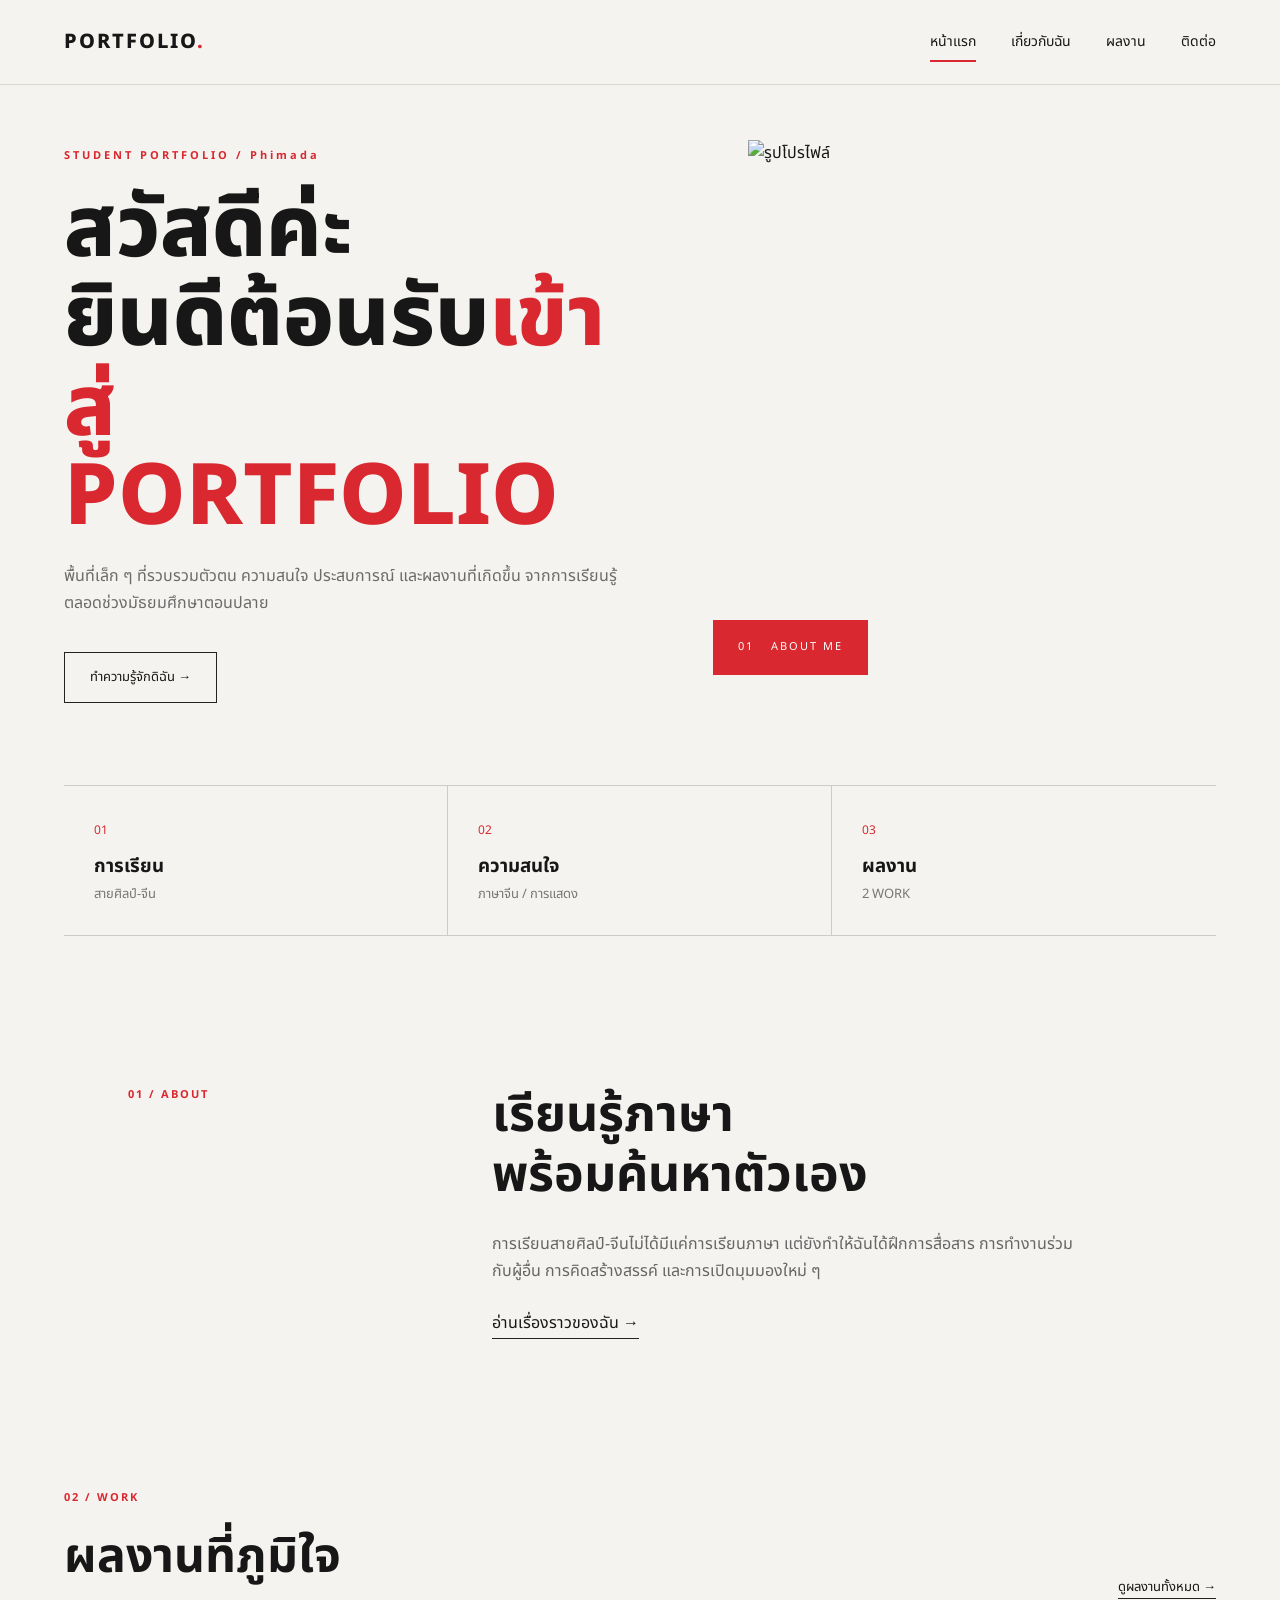
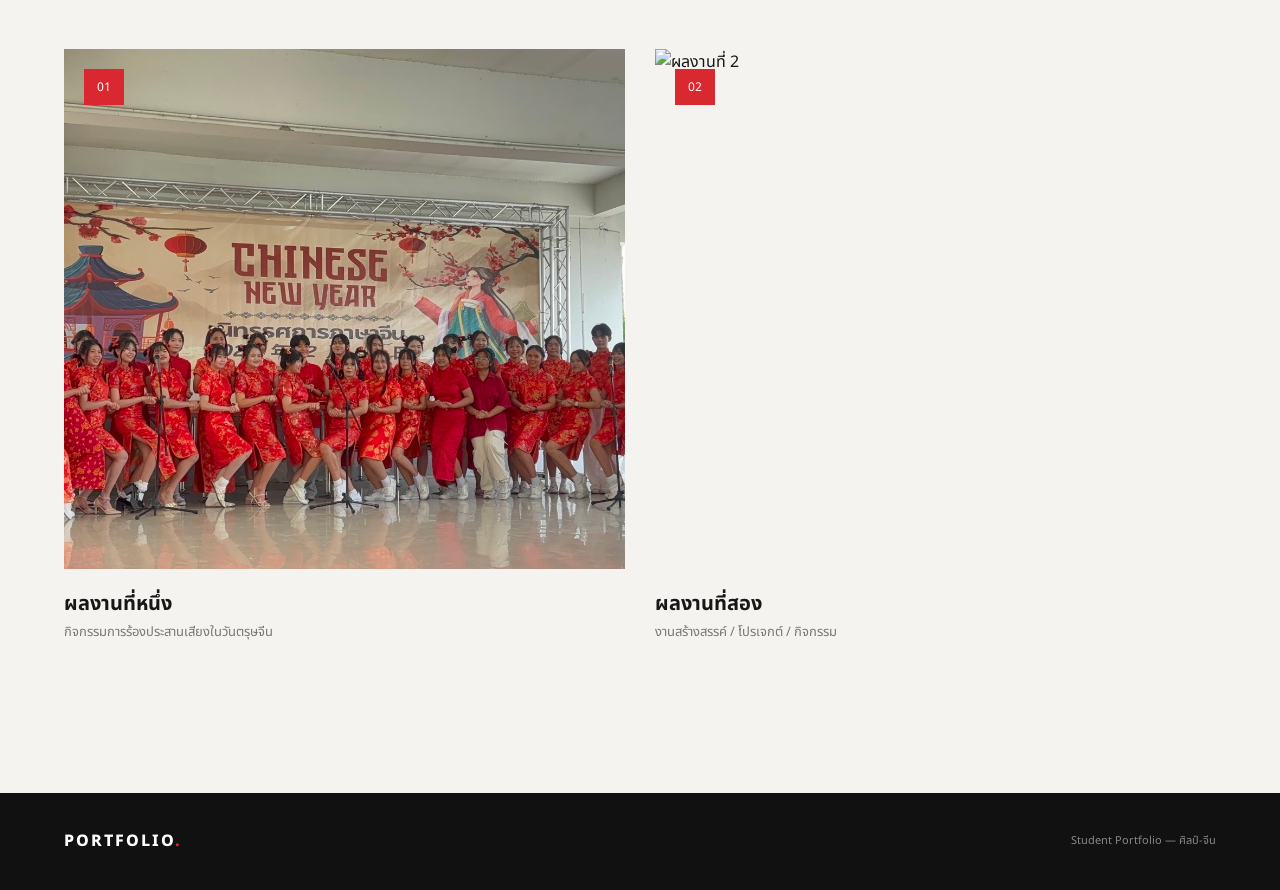
==== index.html @ 254c04e9 "Update index.html" ====
<!DOCTYPE html>
<html lang="th">
<head>
    <meta charset="UTF-8">
    <meta name="viewport" content="width=device-width, initial-scale=1.0">
    <title>Portfolio | Phimada</title>
    <link rel="stylesheet" href="style.css">
</head>

<body>

<header>
    <nav>
        <a href="index.html" class="logo">PORTFOLIO<span>.</span></a>

        <div class="menu">
            <a href="index.html" class="active">หน้าแรก</a>
            <a href="about.html">เกี่ยวกับฉัน</a>
            <a href="projects.html">ผลงาน</a>
            <a href="contact.html">ติดต่อ</a>
        </div>
    </nav>
</header>


<main>

    <section class="hero">

        <div class="hero-text">
            <p class="eyebrow">STUDENT PORTFOLIO / Phimada</p>

            <h1>
                สวัสดีค่ะ<br>
                ยินดีต้อนรับ<span>เข้าสู่<br>PORTFOLIO</span>
            </h1>

            <p class="intro-text">
                พื้นที่เล็ก ๆ ที่รวบรวมตัวตน ความสนใจ
                ประสบการณ์ และผลงานที่เกิดขึ้น
                จากการเรียนรู้ตลอดช่วงมัธยมศึกษาตอนปลาย
            </p>

            <a href="about.html" class="outline-btn">
                ทำความรู้จักดิฉัน →
            </a>
        </div>


        <div class="hero-photo">
            <img src="images/profile.jpg" alt="รูปโปรไฟล์">

            <div class="photo-label">
                <span>01</span>
                ABOUT ME
            </div>
        </div>

    </section>


    <section class="quick-info">

        <div>
            <span>01</span>
            <h3>การเรียน</h3>
            <p>สายศิลป์-จีน</p>
        </div>

        <div>
            <span>02</span>
            <h3>ความสนใจ</h3>
            <p>ภาษาจีน / การแสดง </p>
        </div>

        <div>
            <span>03</span>
            <h3>ผลงาน</h3>
            <p>2 WORK</p>
        </div>

    </section>


    <section class="home-about">

        <div class="section-number">01 / ABOUT</div>

        <div class="home-about-content">
            <h2>
                เรียนรู้ภาษา<br>
                พร้อมค้นหาตัวเอง
            </h2>

            <p>
                การเรียนสายศิลป์-จีนไม่ได้มีแค่การเรียนภาษา
                แต่ยังทำให้ฉันได้ฝึกการสื่อสาร การทำงานร่วมกับผู้อื่น
                การคิดสร้างสรรค์ และการเปิดมุมมองใหม่ ๆ
            </p>

            <a href="about.html">อ่านเรื่องราวของฉัน →</a>
        </div>

    </section>


    <section class="featured">

        <div class="section-top">
            <div>
                <div class="section-number">02 / WORK</div>
                <h2>ผลงานที่ภูมิใจ</h2>
            </div>

            <a href="projects.html">ดูผลงานทั้งหมด →</a>
        </div>


        <div class="work-preview">

            <a href="projects.html#work1" class="work-card">
                <div class="work-image">
                    <img src="SSCH.jpg" alt="ผลงานที่ 1">
                    <span>01</span>
                </div>

                <h3>ผลงานที่หนึ่ง</h3>
                <p>กิจกรรมการร้องประสานเสียงในวันตรุษจีน</p>
            </a>


            <a href="projects.html#work2" class="work-card">
                <div class="work-image">
                    <img src="images/work2.jpg" alt="ผลงานที่ 2">
                    <span>02</span>
                </div>

                <h3>ผลงานที่สอง</h3>
                <p>งานสร้างสรรค์ / โปรเจกต์ / กิจกรรม</p>
            </a>

        </div>

    </section>

</main>


<footer>
    <div class="footer-logo">PORTFOLIO<span>.</span></div>
    <p>Student Portfolio — ศิลป์-จีน</p>
</footer>

</body>
</html>
---- style.css ----
@import url('https://fonts.googleapis.com/css2?family=Noto+Sans+Thai:wght@300;400;500;600;700;800&display=swap');


* {
    margin: 0;
    padding: 0;
    box-sizing: border-box;
}


html {
    scroll-behavior: smooth;
}


body {
    background: #f5f3ef;
    color: #171717;
    font-family: 'Noto Sans Thai', sans-serif;
    line-height: 1.7;
}


img {
    width: 100%;
    display: block;
}


a {
    color: inherit;
    text-decoration: none;
}


/* =========================
   HEADER
========================= */

header {
    height: 85px;
    border-bottom: 1px solid #d9d6d0;
    background: #f5f3ef;
}


nav {
    width: 90%;
    max-width: 1250px;
    height: 100%;
    margin: auto;

    display: flex;
    align-items: center;
    justify-content: space-between;
}


.logo {
    font-size: 20px;
    font-weight: 800;
    letter-spacing: 2px;
}


.logo span,
.footer-logo span,
.page-title h1 span {
    color: #d9282f;
}


.menu {
    display: flex;
    gap: 35px;
}


.menu a {
    position: relative;
    font-size: 14px;
}


.menu a::after {
    content: "";

    position: absolute;
    bottom: -8px;
    left: 0;

    width: 0;
    height: 2px;

    background: #d9282f;

    transition: 0.3s;
}


.menu a:hover::after,
.menu a.active::after {
    width: 100%;
}


/* =========================
   HERO
========================= */

.hero {
    width: 90%;
    max-width: 1250px;
    min-height: 680px;
    margin: auto;

    display: grid;
    grid-template-columns: 1fr 0.8fr;
    gap: 100px;
    align-items: center;
}


.eyebrow,
.red-label,
.page-title p {
    color: #d9282f;
    font-size: 11px;
    font-weight: 700;
    letter-spacing: 3px;
}


.hero h1 {
    font-size: clamp(50px, 7vw, 85px);
    line-height: 1.05;
    margin: 20px 0;
    font-weight: 800;
}


.hero h1 span {
    color: #d9282f;
}


.intro-text {
    max-width: 580px;
    color: #6b6b6b;
    font-size: 16px;
}


.outline-btn {
    display: inline-block;
    margin-top: 35px;

    padding: 13px 25px;

    border: 1px solid #222;

    font-size: 13px;

    transition: 0.3s;
}


.outline-btn:hover {
    background: #171717;
    color: white;
}


.hero-photo {
    position: relative;
}


.hero-photo img {
    height: 570px;
    object-fit: cover;
}


.photo-label {
    position: absolute;
    left: -35px;
    bottom: 35px;

    background: #d9282f;
    color: white;

    padding: 18px 25px;

    font-size: 11px;
    letter-spacing: 2px;
}


.photo-label span {
    margin-right: 12px;
}


/* =========================
   QUICK INFO
========================= */

.quick-info {
    width: 90%;
    max-width: 1250px;
    margin: 20px auto 100px;

    border-top: 1px solid #ccc;
    border-bottom: 1px solid #ccc;

    display: grid;
    grid-template-columns: repeat(3, 1fr);
}


.quick-info div {
    padding: 30px;
    border-right: 1px solid #ccc;
}


.quick-info div:last-child {
    border-right: 0;
}


.quick-info span {
    color: #d9282f;
    font-size: 12px;
}


.quick-info h3 {
    margin-top: 8px;
}


.quick-info p {
    color: #777;
    font-size: 13px;
}


/* =========================
   HOME ABOUT
========================= */

.home-about {
    width: 80%;
    max-width: 1100px;
    margin: 150px auto;

    display: grid;
    grid-template-columns: 0.4fr 1fr;
    gap: 100px;
}


.section-number {
    color: #d9282f;
    font-size: 11px;
    font-weight: 700;
    letter-spacing: 2px;
}


.home-about h2 {
    font-size: 50px;
    line-height: 1.2;
    margin-bottom: 25px;
}


.home-about-content {
    max-width: 700px;
}


.home-about-content p {
    color: #666;
    max-width: 600px;
}


.home-about-content a {
    display: inline-block;
    margin-top: 25px;
    border-bottom: 1px solid #222;
}


/* =========================
   FEATURED WORK
========================= */

.featured {
    width: 90%;
    max-width: 1250px;
    margin: 150px auto;
}


.section-top {
    display: flex;
    justify-content: space-between;
    align-items: end;
    margin-bottom: 50px;
}


.section-top h2 {
    font-size: 48px;
    margin-top: 10px;
}


.section-top > a {
    border-bottom: 1px solid #222;
    font-size: 13px;
}


.work-preview {
    display: grid;
    grid-template-columns: 1fr 1fr;
    gap: 30px;
}


.work-card {
    display: block;
}


.work-image {
    position: relative;
    overflow: hidden;
}


.work-image img {
    height: 520px;
    object-fit: cover;
    transition: 0.5s;
}


.work-card:hover .work-image img {
    transform: scale(1.04);
}


.work-image span {
    position: absolute;
    top: 20px;
    left: 20px;

    background: #d9282f;
    color: white;

    padding: 8px 13px;

    font-size: 12px;
}


.work-card h3 {
    margin-top: 18px;
    font-size: 20px;
}


.work-card p {
    color: #777;
    font-size: 13px;
}


/* =========================
   PAGE TITLE
========================= */

.page-title {
    width: 90%;
    max-width: 1250px;

    min-height: 350px;
    margin: auto;

    display: flex;
    flex-direction: column;
    justify-content: center;

    border-bottom: 1px solid #ccc;
}


.page-title h1 {
    font-size: clamp(60px, 9vw, 110px);
    line-height: 1;
    margin-top: 15px;
}


/* =========================
   ABOUT
========================= */

.about-main {
    width: 80%;
    max-width: 1100px;
    margin: 120px auto;

    display: grid;
    grid-template-columns: 0.8fr 1.2fr;
    gap: 90px;
    align-items: center;
}


.about-photo img {
    height: 600px;
    object-fit: cover;
}


.about-text h2 {
    font-size: 45px;
    line-height: 1.2;
    margin: 15px 0 25px;
}


.about-text > p:not(.red-label) {
    color: #666;
    margin-bottom: 18px;
}


.personal-data {
    margin-top: 40px;
    display: grid;
    grid-template-columns: 1fr 1fr;
    border-top: 1px solid #ccc;
}


.personal-data div {
    padding: 15px 0;
    border-bottom: 1px solid #ccc;
}


.personal-data span {
    display: block;
    color: #999;
    font-size: 11px;
}


.personal-data strong {
    font-size: 14px;
}


/* =========================
   SKILLS
========================= */

.skills {
    width: 80%;
    max-width: 1100px;
    margin: 120px auto;

    display: grid;
    grid-template-columns: 0.4fr 1fr;
    gap: 100px;
}


.skills-content h2 {
    font-size: 42px;
    margin-bottom: 40px;
}


.skill-item {
    display: grid;
    grid-template-columns: 60px 1fr;
    gap: 20px;

    padding: 25px 0;

    border-top: 1px solid #ccc;
}


.skill-item > span {
    color: #d9282f;
}


.skill-item h3 {
    font-size: 18px;
}


.skill-item p {
    color: #777;
    font-size: 13px;
}


/* =========================
   QUOTE
========================= */

.quote {
    background: #171717;
    color: white;

    padding: 100px 15%;

    text-align: center;
}


.quote p {
    font-size: clamp(25px, 4vw, 45px);
    line-height: 1.5;
}


/* =========================
   PROJECT
========================= */

.project {
    width: 90%;
    max-width: 1250px;

    margin: 120px auto;

    display: grid;
    grid-template-columns: 1fr 1fr;
    gap: 90px;

    align-items: start;
}


.project.reverse .project-image {
    order: 2;
}


.project.reverse .project-info {
    order: 1;
}


.project-image {
    position: relative;
}


.project-image img {
    height: 650px;
    object-fit: cover;
}


.project-number {
    position: absolute;
    bottom: 0;
    left: 0;

    background: #d9282f;
    color: white;

    padding: 15px 25px;

    font-size: 18px;
    font-weight: 700;
}


.project-info {
    padding-top: 40px;
}


.project-info h2 {
    font-size: 52px;
    margin: 12px 0 5px;
}


.project-type {
    color: #999;
    font-size: 13px;
    margin-bottom: 30px;
}


.project-info > p:not(.red-label):not(.project-type) {
    color: #666;
}


.project-details {
    margin-top: 35px;

    border-top: 1px solid #ccc;
    border-bottom: 1px solid #ccc;
}


.project-details div {
    display: flex;
    justify-content: space-between;

    padding: 13px 0;

    border-bottom: 1px solid #ddd;
}


.project-details div:last-child {
    border-bottom: 0;
}


.project-details span {
    color: #999;
    font-size: 12px;
}


.project-details strong {
    font-size: 13px;
}


.project-result {
    margin-top: 35px;
}


.project-result h3 {
    margin-bottom: 8px;
}


.project-result p {
    color: #666;
}


/* =========================
   CONTACT
========================= */

.contact {
    width: 80%;
    max-width: 1100px;

    margin: 120px auto;

    display: grid;
    grid-template-columns: 1fr 1fr;
    gap: 100px;
}


.contact-heading h2 {
    font-size: 48px;
    line-height: 1.2;
    margin: 15px 0 25px;
}


.contact-heading > p:last-child {
    color: #666;
}


.contact-list a {
    display: flex;
    align-items: center;
    gap: 20px;

    padding: 25px 0;

    border-bottom: 1px solid #ccc;
}


.contact-list a > span {
    color: #d9282f;
    font-size: 11px;
}


.contact-list small {
    display: block;
    color: #999;
    font-size: 9px;
    letter-spacing: 2px;
}


.contact-list strong {
    font-size: 14px;
}


.contact-list b {
    margin-left: auto;
    font-size: 20px;
}


.contact-bottom {
    background: #d9282f;
    color: white;

    min-height: 300px;

    display: flex;
    flex-direction: column;
    justify-content: center;
    align-items: center;

    font-size: 50px;
    font-weight: 800;
}


.contact-bottom span {
    font-family: serif;
    font-size: 30px;
    margin-top: 5px;
}


/* =========================
   FOOTER
========================= */

footer {
    background: #111;
    color: #888;

    padding: 35px 5%;

    display: flex;
    align-items: center;
    justify-content: space-between;
}


.footer-logo {
    color: white;
    font-weight: 800;
    letter-spacing: 2px;
}


footer p {
    font-size: 11px;
}


/* =========================
   RESPONSIVE
========================= */

@media (max-width: 900px) {

    header {
        height: auto;
    }


    nav {
        flex-direction: column;
        padding: 20px 0;
        gap: 15px;
    }


    .menu {
        gap: 20px;
        flex-wrap: wrap;
        justify-content: center;
    }


    .hero,
    .about-main,
    .project,
    .contact {
        grid-template-columns: 1fr;
        gap: 50px;
    }


    .hero {
        padding: 80px 0;
    }


    .hero-photo {
        max-width: 550px;
        margin: auto;
    }


    .about-photo {
        max-width: 550px;
    }


    .project.reverse .project-image,
    .project.reverse .project-info {
        order: initial;
    }


    .skills {
        grid-template-columns: 1fr;
        gap: 40px;
    }


    .home-about {
        grid-template-columns: 1fr;
        gap: 30px;
    }


    .quick-info {
        grid-template-columns: 1fr;
    }


    .quick-info div {
        border-right: 0;
        border-bottom: 1px solid #ccc;
    }


    .work-preview {
        grid-template-columns: 1fr;
    }

}


@media (max-width: 600px) {

    .hero h1 {
        font-size: 48px;
    }


    .hero-photo img {
        height: 450px;
    }


    .photo-label {
        left: 0;
    }


    .section-top {
        display: block;
    }


    .section-top > a {
        display: inline-block;
        margin-top: 20px;
    }


    .section-top h2 {
        font-size: 38px;
    }


    .home-about h2,
    .about-text h2,
    .skills-content h2,
    .contact-heading h2 {
        font-size: 35px;
    }


    .project-info h2 {
        font-size: 40px;
    }


    .project-image img {
        height: 450px;
    }


    .personal-data {
        grid-template-columns: 1fr;
    }


    footer {
        flex-direction: column;
        gap: 10px;
        text-align: center;
    }

}
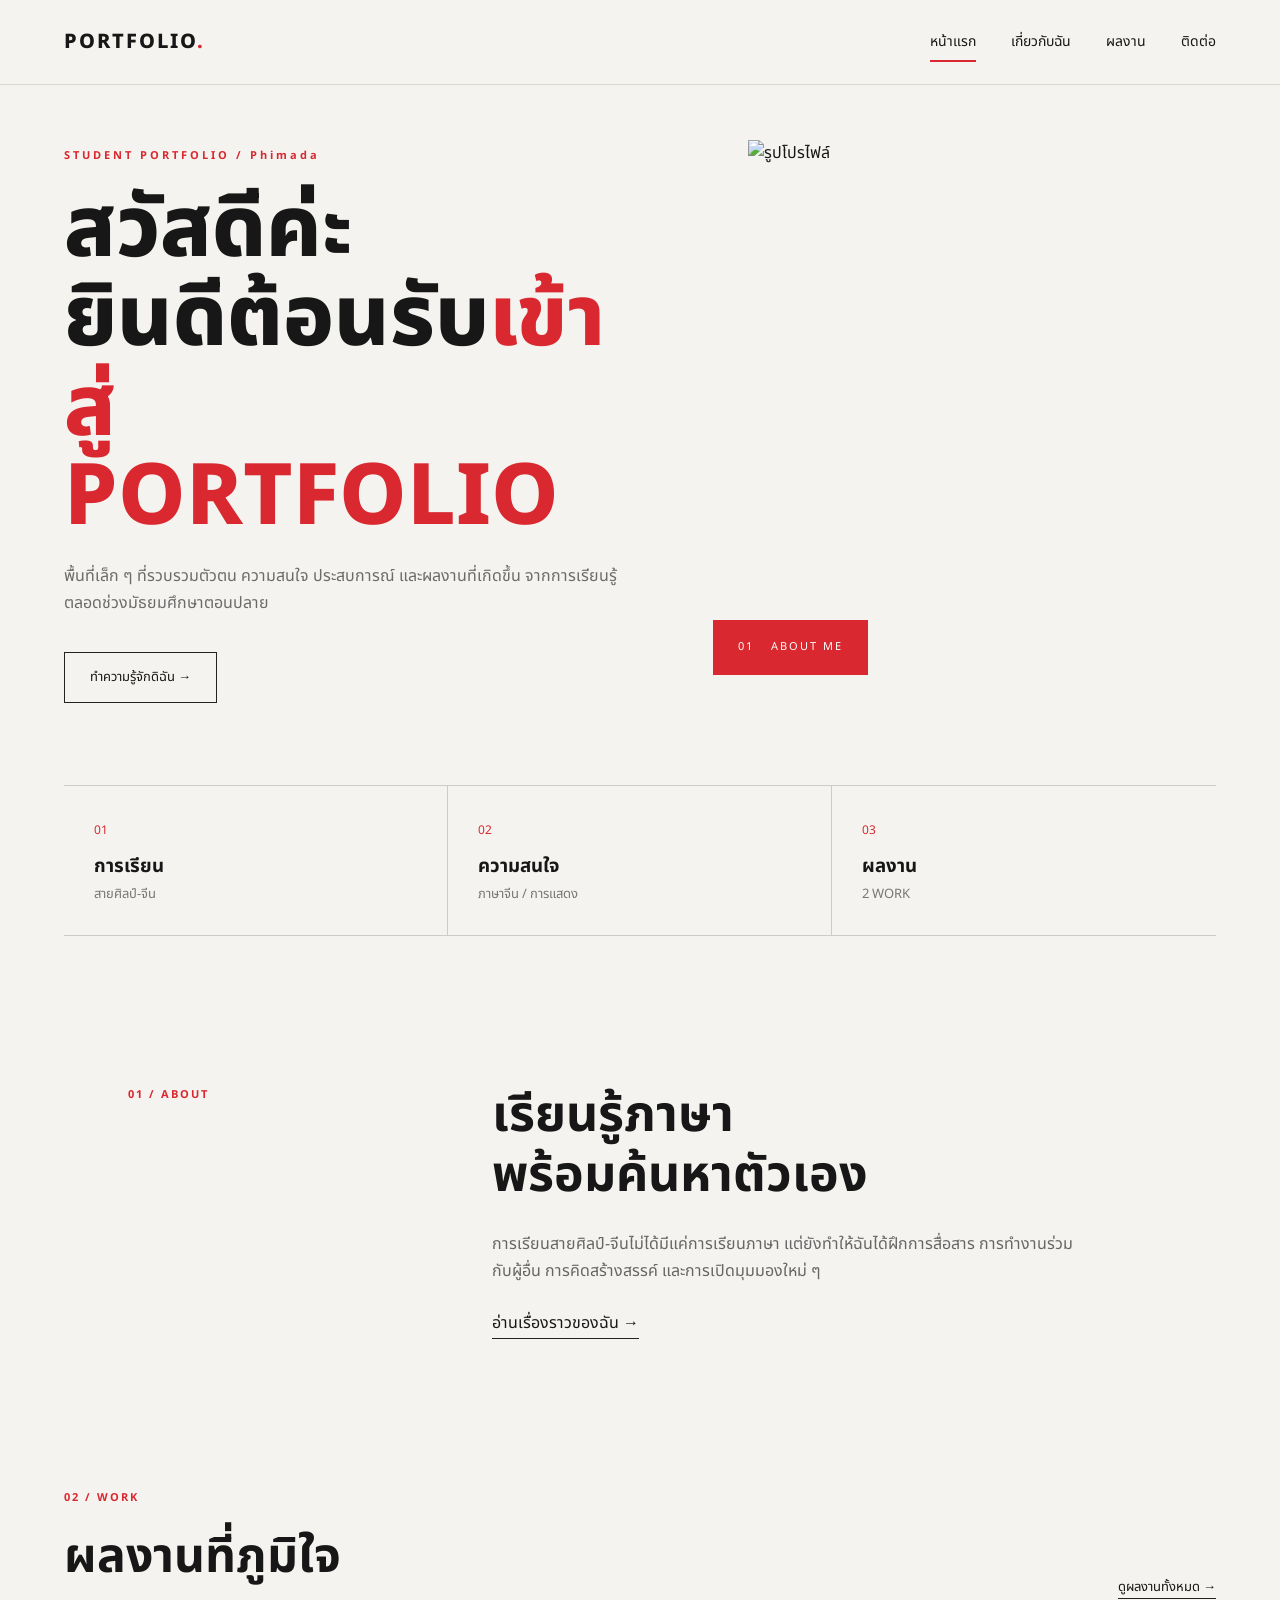
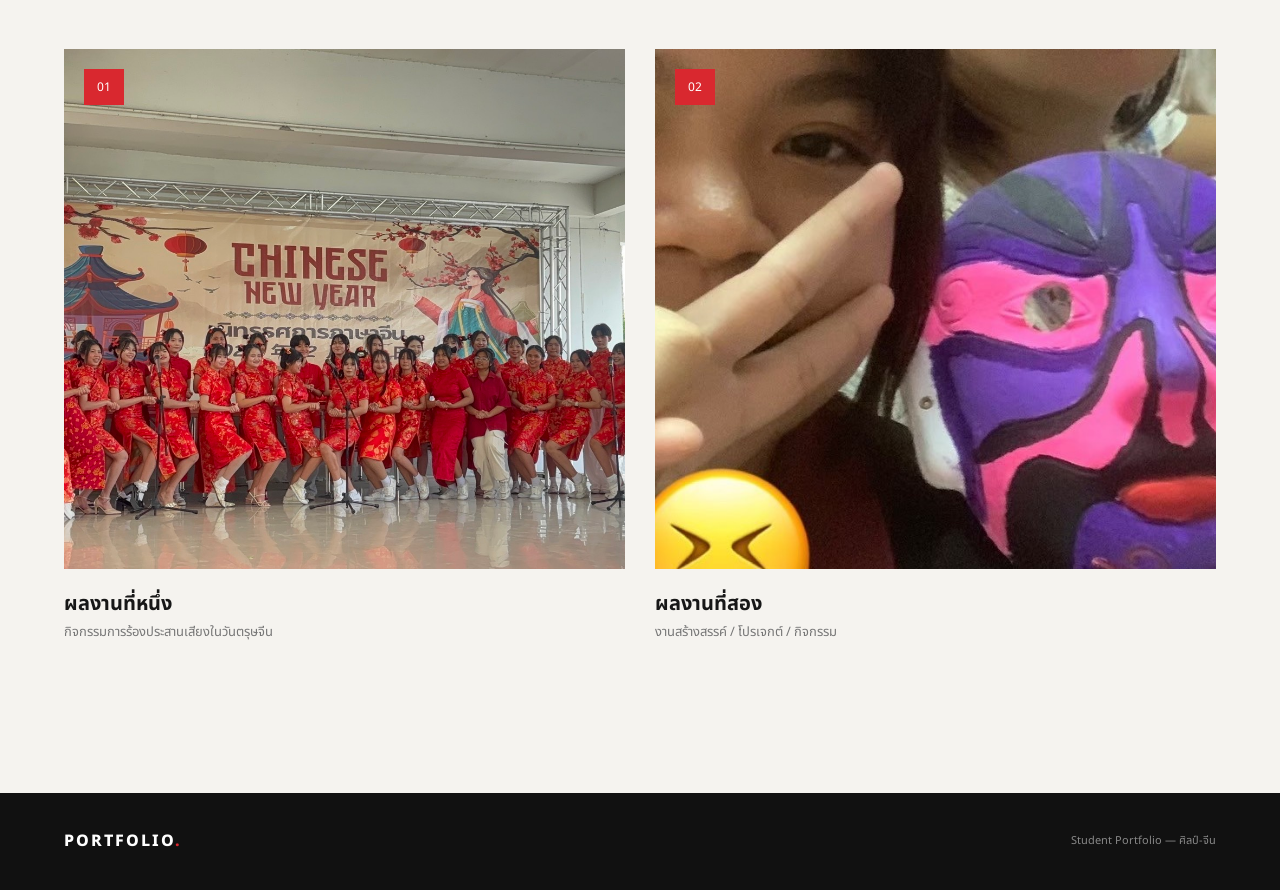
==== commit 86329de0: "Update index.html" ====
--- a/index.html
+++ b/index.html
@@ -131,7 +131,7 @@
 
             <a href="projects.html#work2" class="work-card">
                 <div class="work-image">
-                    <img src="images/work2.jpg" alt="ผลงานที่ 2">
+                    <img src="MASK.jpg" alt="ผลงานที่ 2">
                     <span>02</span>
                 </div>
 
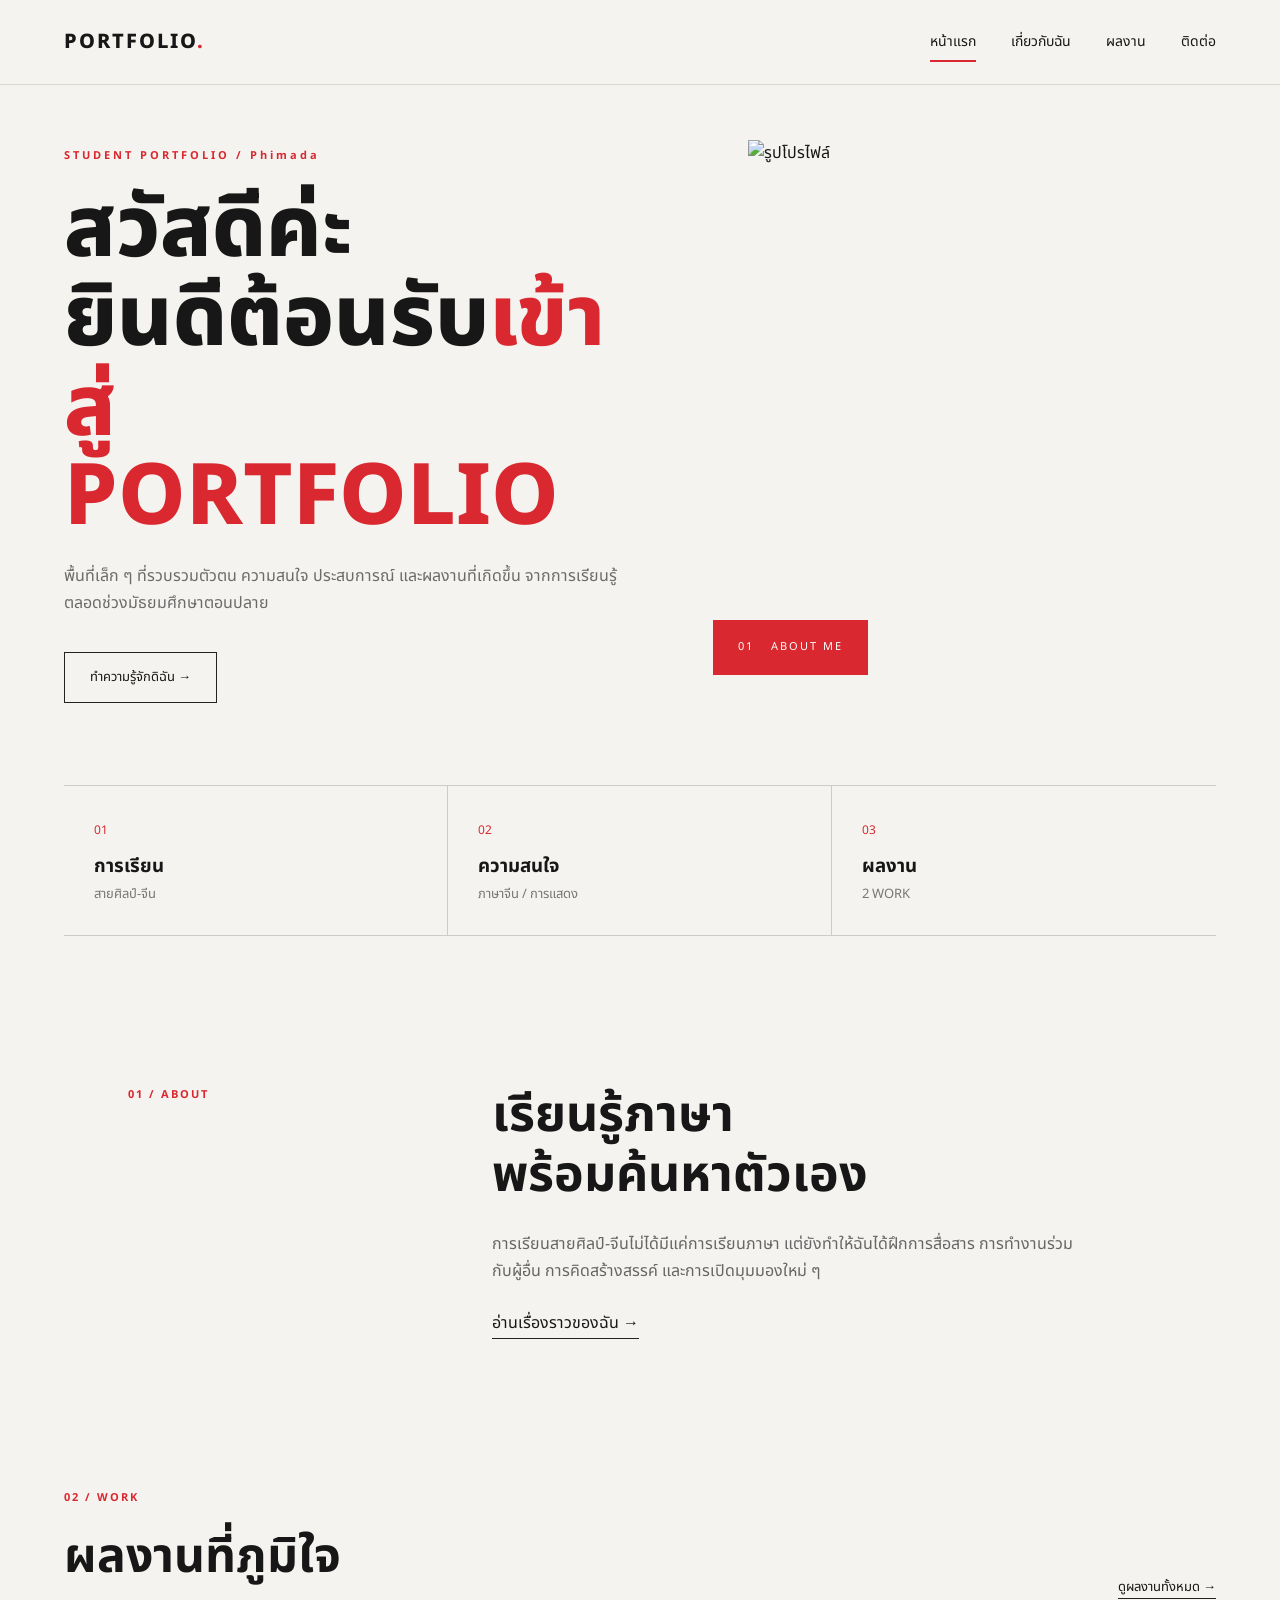
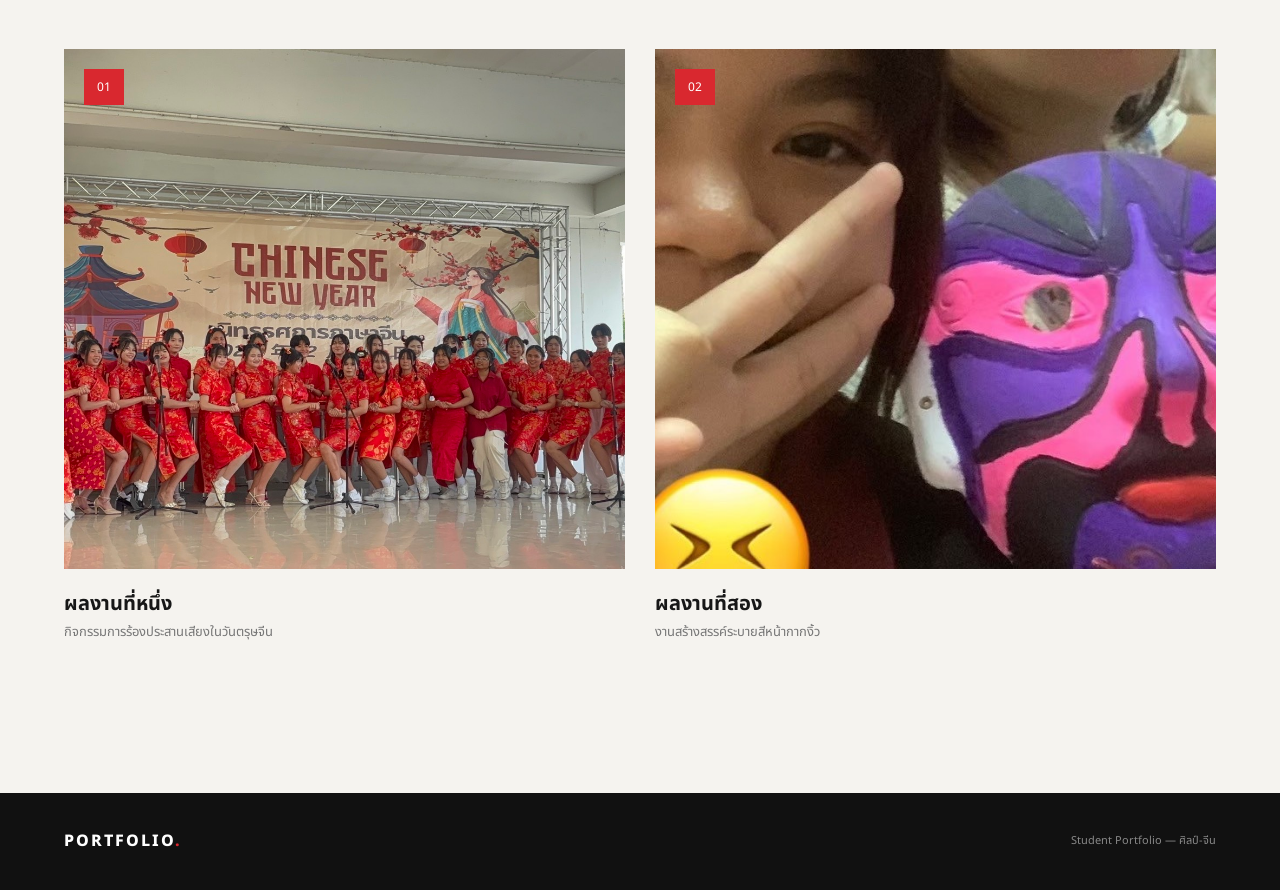
==== commit 0f90ae5c: "Update index.html" ====
--- a/index.html
+++ b/index.html
@@ -136,7 +136,7 @@
                 </div>
 
                 <h3>ผลงานที่สอง</h3>
-                <p>งานสร้างสรรค์ / โปรเจกต์ / กิจกรรม</p>
+                <p>งานสร้างสรรค์ระบายสีหน้ากากงิ้ว</p>
             </a>
 
         </div>
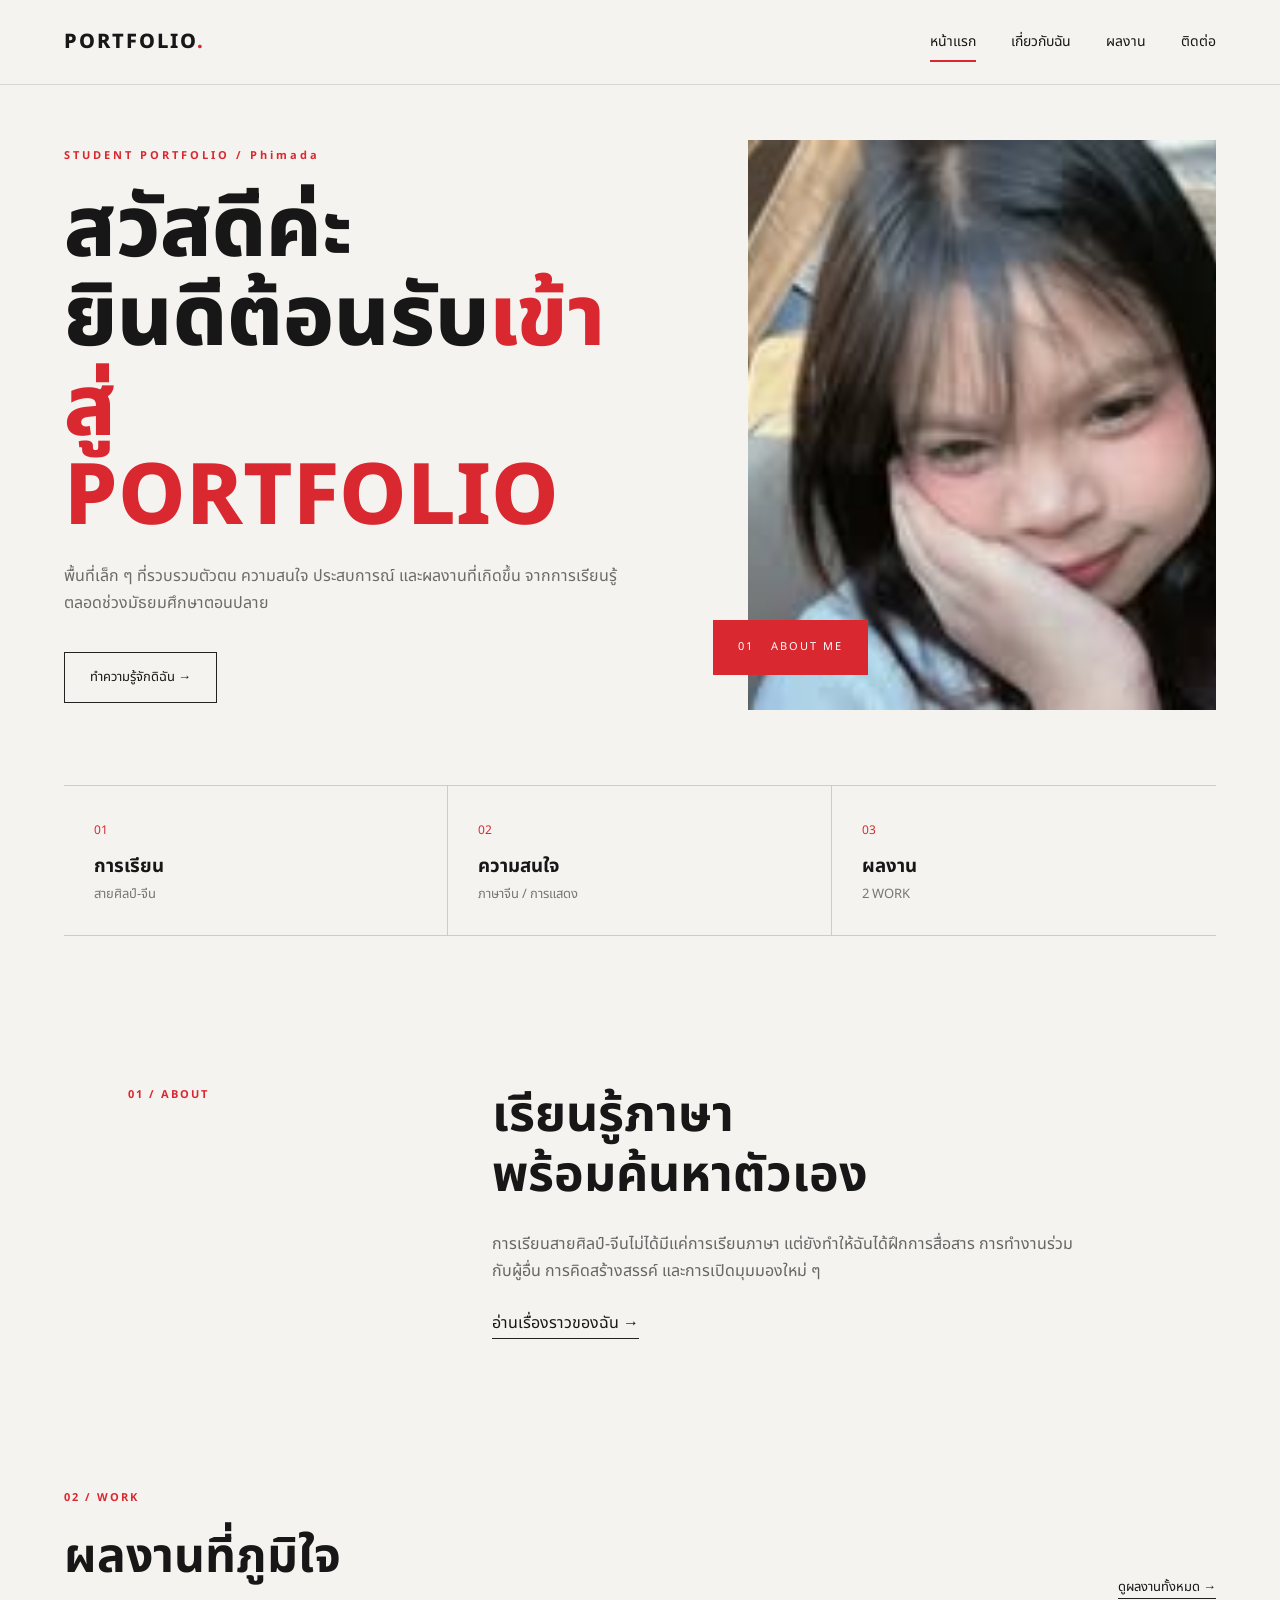
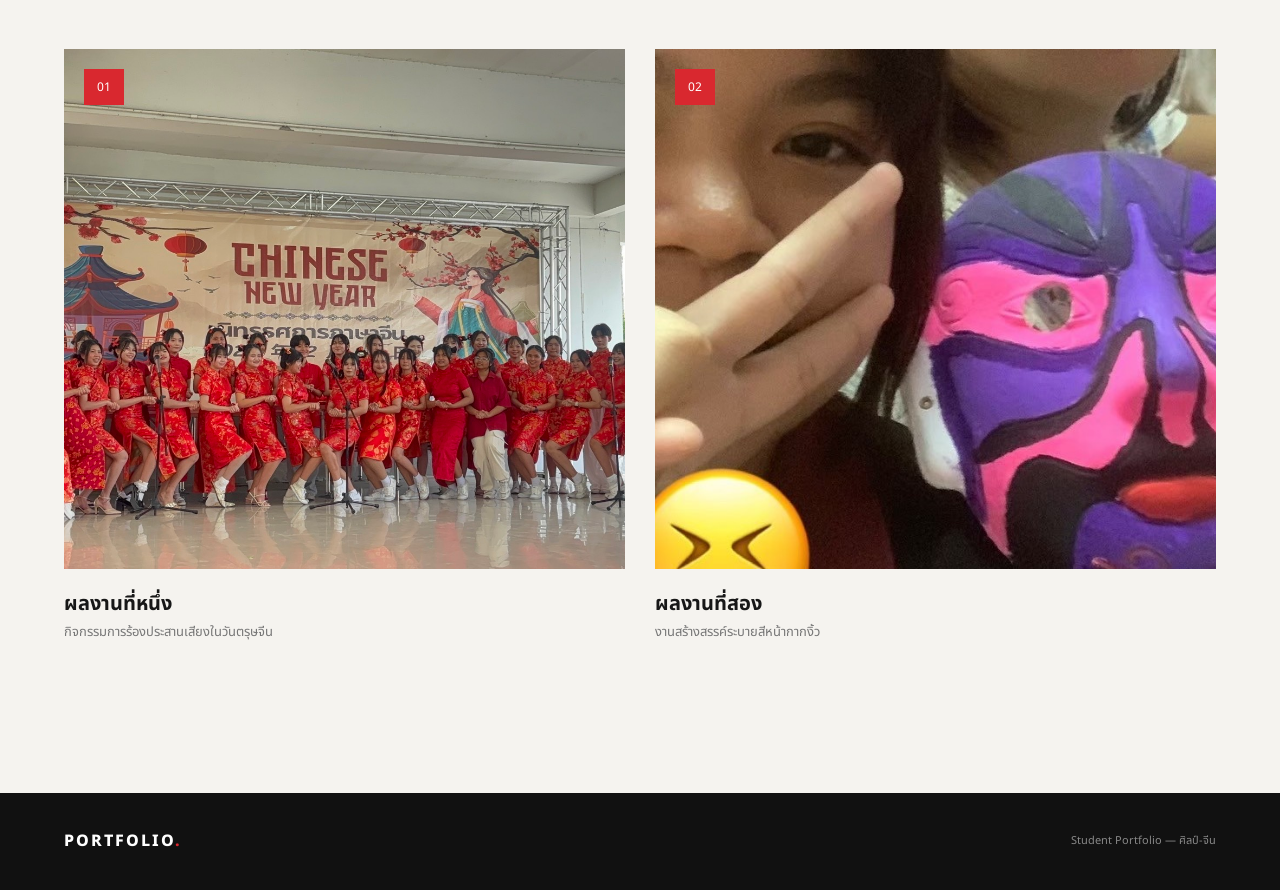
==== commit 17a400d5: "Update index.html" ====
--- a/index.html
+++ b/index.html
@@ -48,7 +48,7 @@
 
 
         <div class="hero-photo">
-            <img src="images/profile.jpg" alt="รูปโปรไฟล์">
+            <img src="NAH.jpg" alt="รูปโปรไฟล์">
 
             <div class="photo-label">
                 <span>01</span>
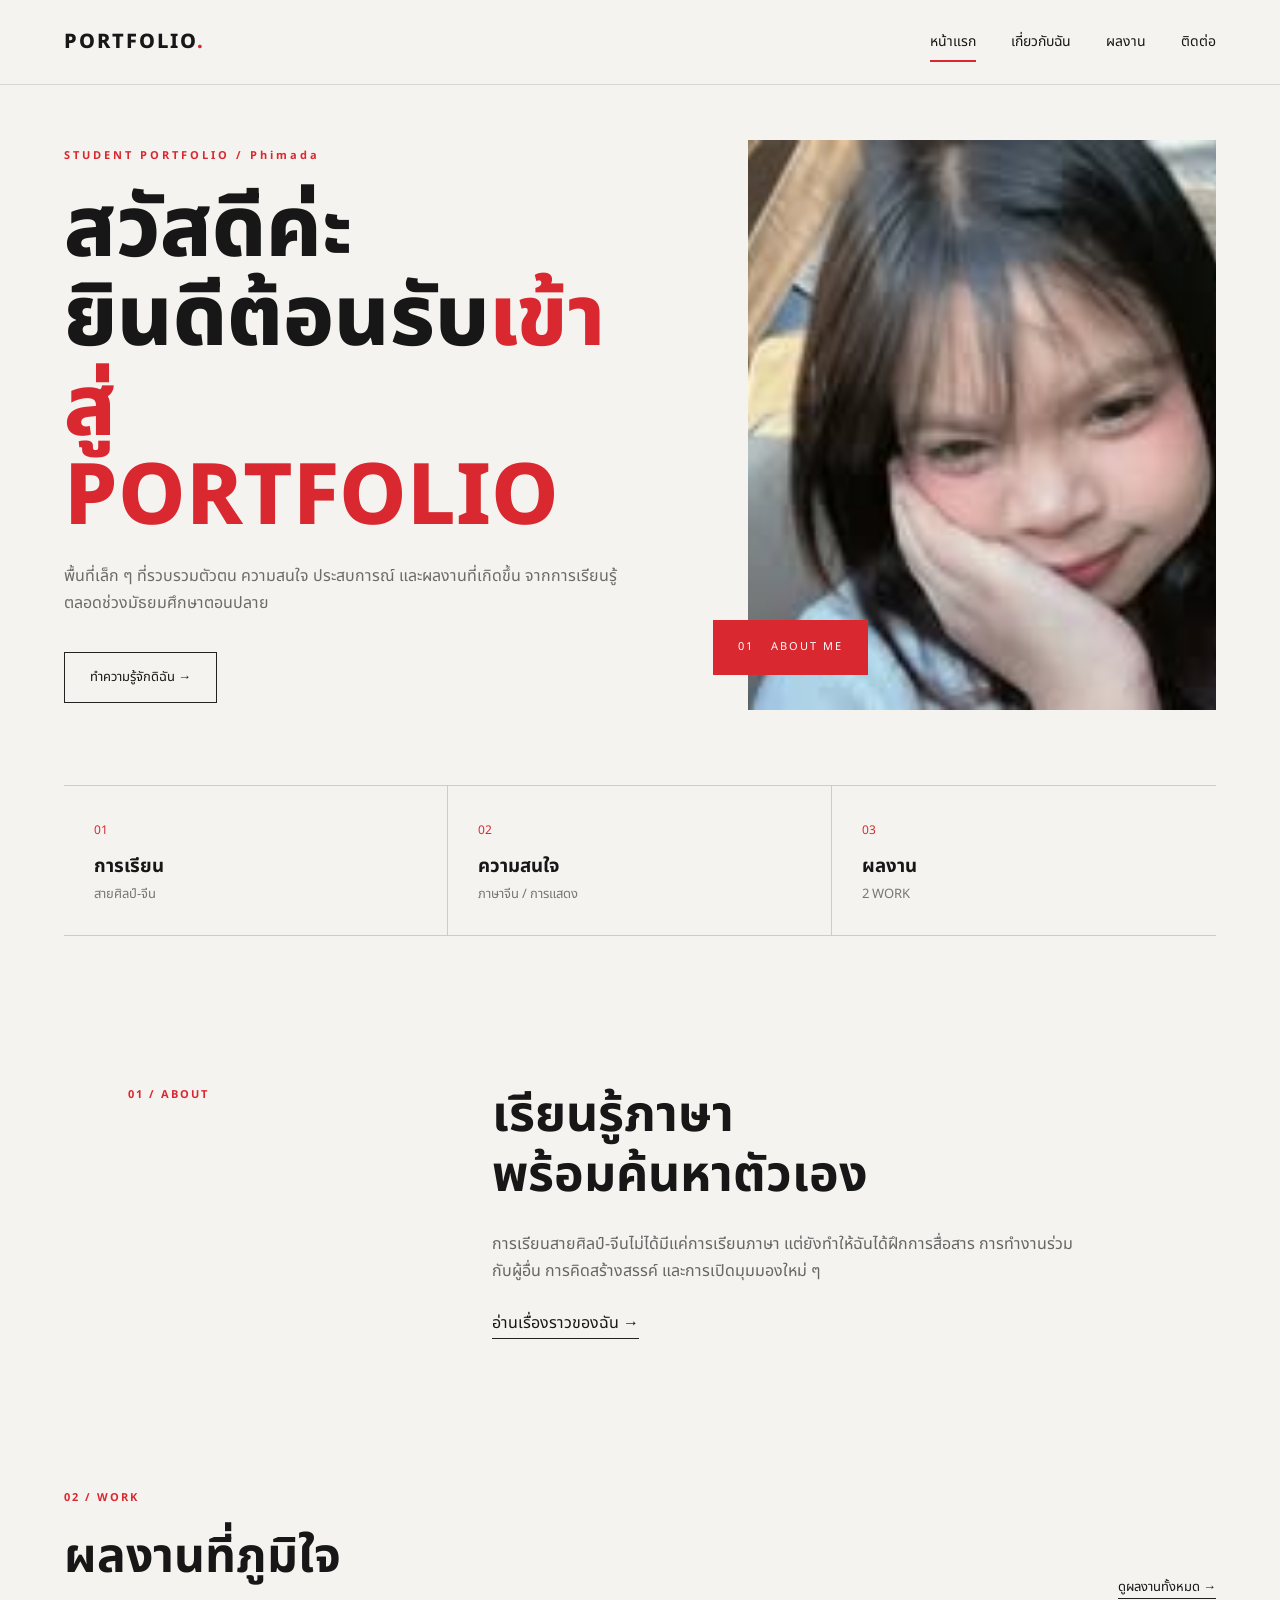
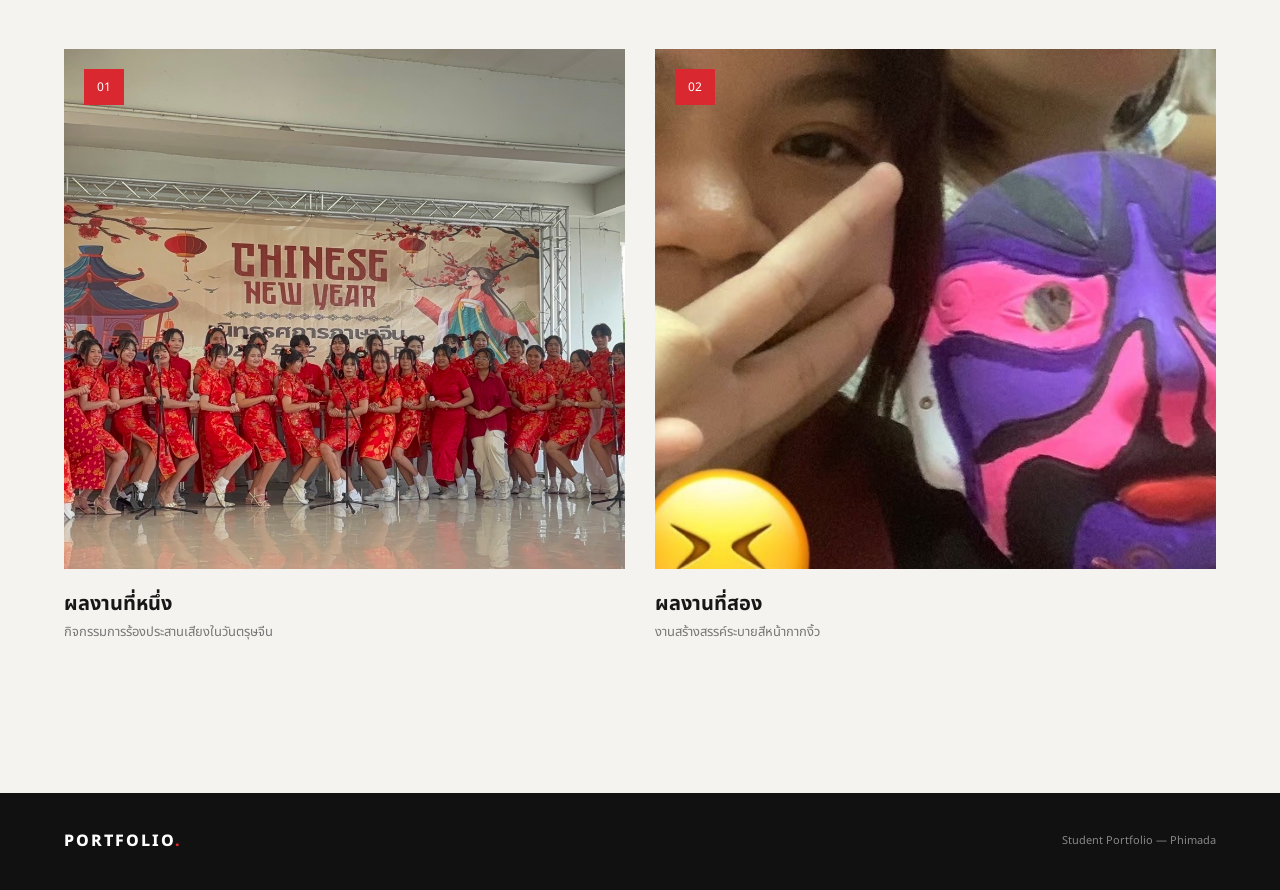
==== commit 810eb0a0: "Update index.html" ====
--- a/index.html
+++ b/index.html
@@ -148,7 +148,7 @@
 
 <footer>
     <div class="footer-logo">PORTFOLIO<span>.</span></div>
-    <p>Student Portfolio — ศิลป์-จีน</p>
+    <p>Student Portfolio — Phimada</p>
 </footer>
 
 </body>
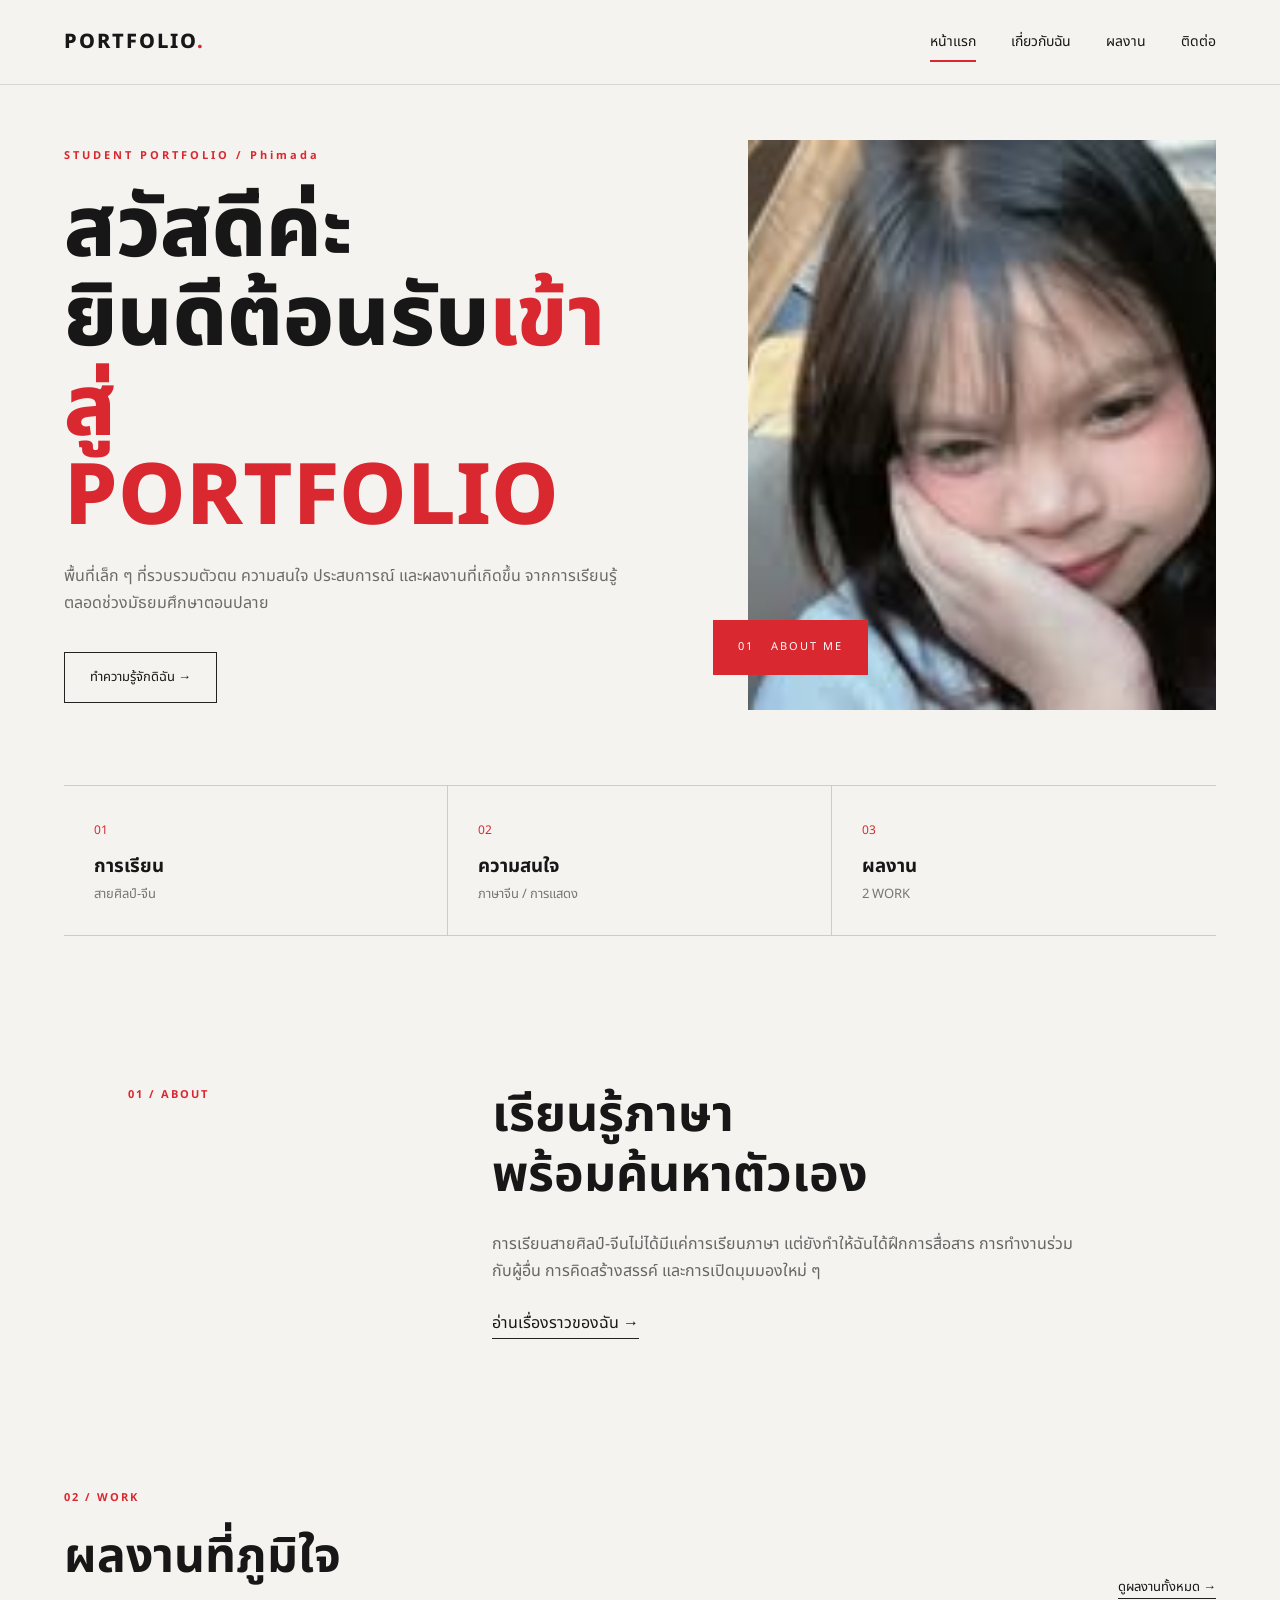
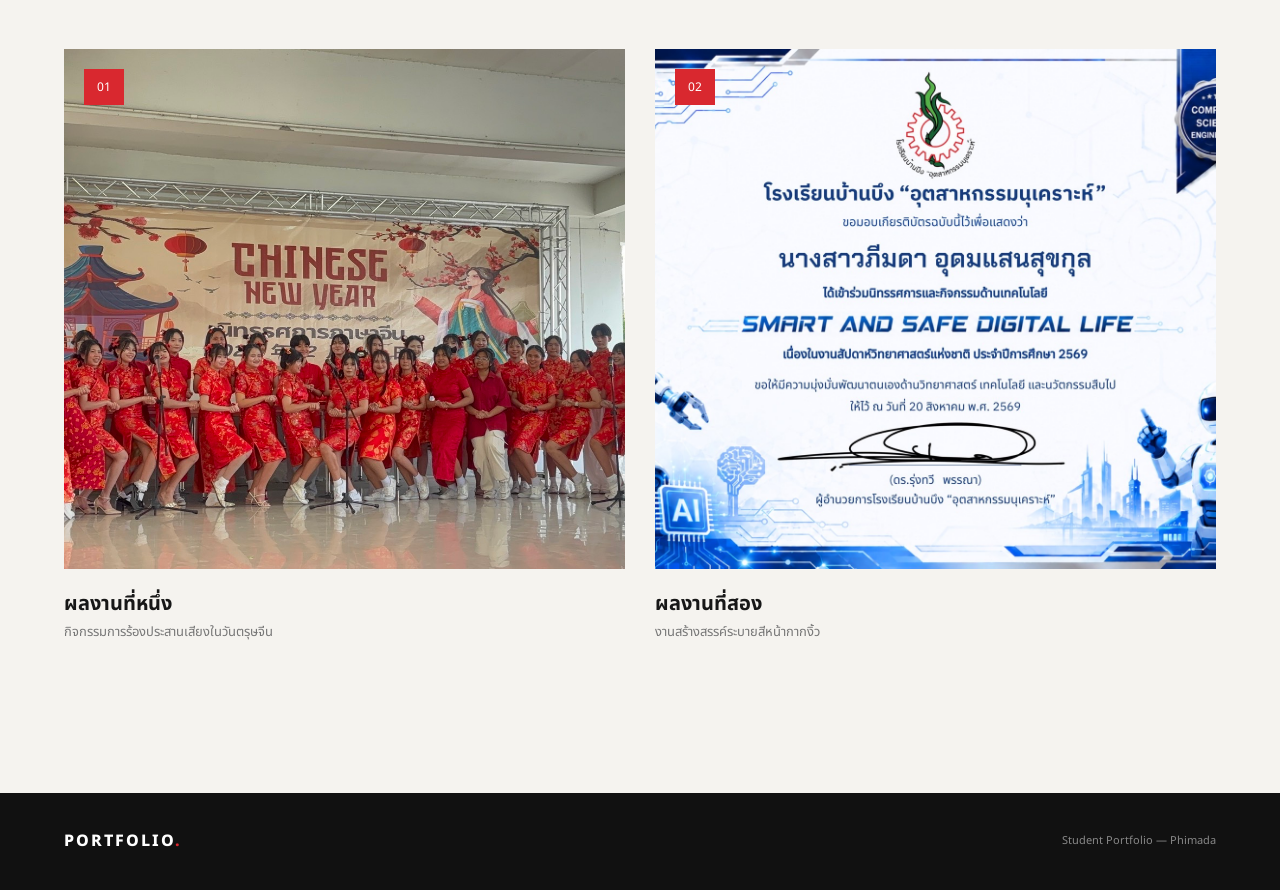
==== commit 7ac5fc8f: "Update index.html" ====
--- a/index.html
+++ b/index.html
@@ -131,7 +131,7 @@
 
             <a href="projects.html#work2" class="work-card">
                 <div class="work-image">
-                    <img src="MASK.jpg" alt="ผลงานที่ 2">
+                    <img src="IMG_3626.jpeg" alt="ผลงานที่ 2">
                     <span>02</span>
                 </div>
 
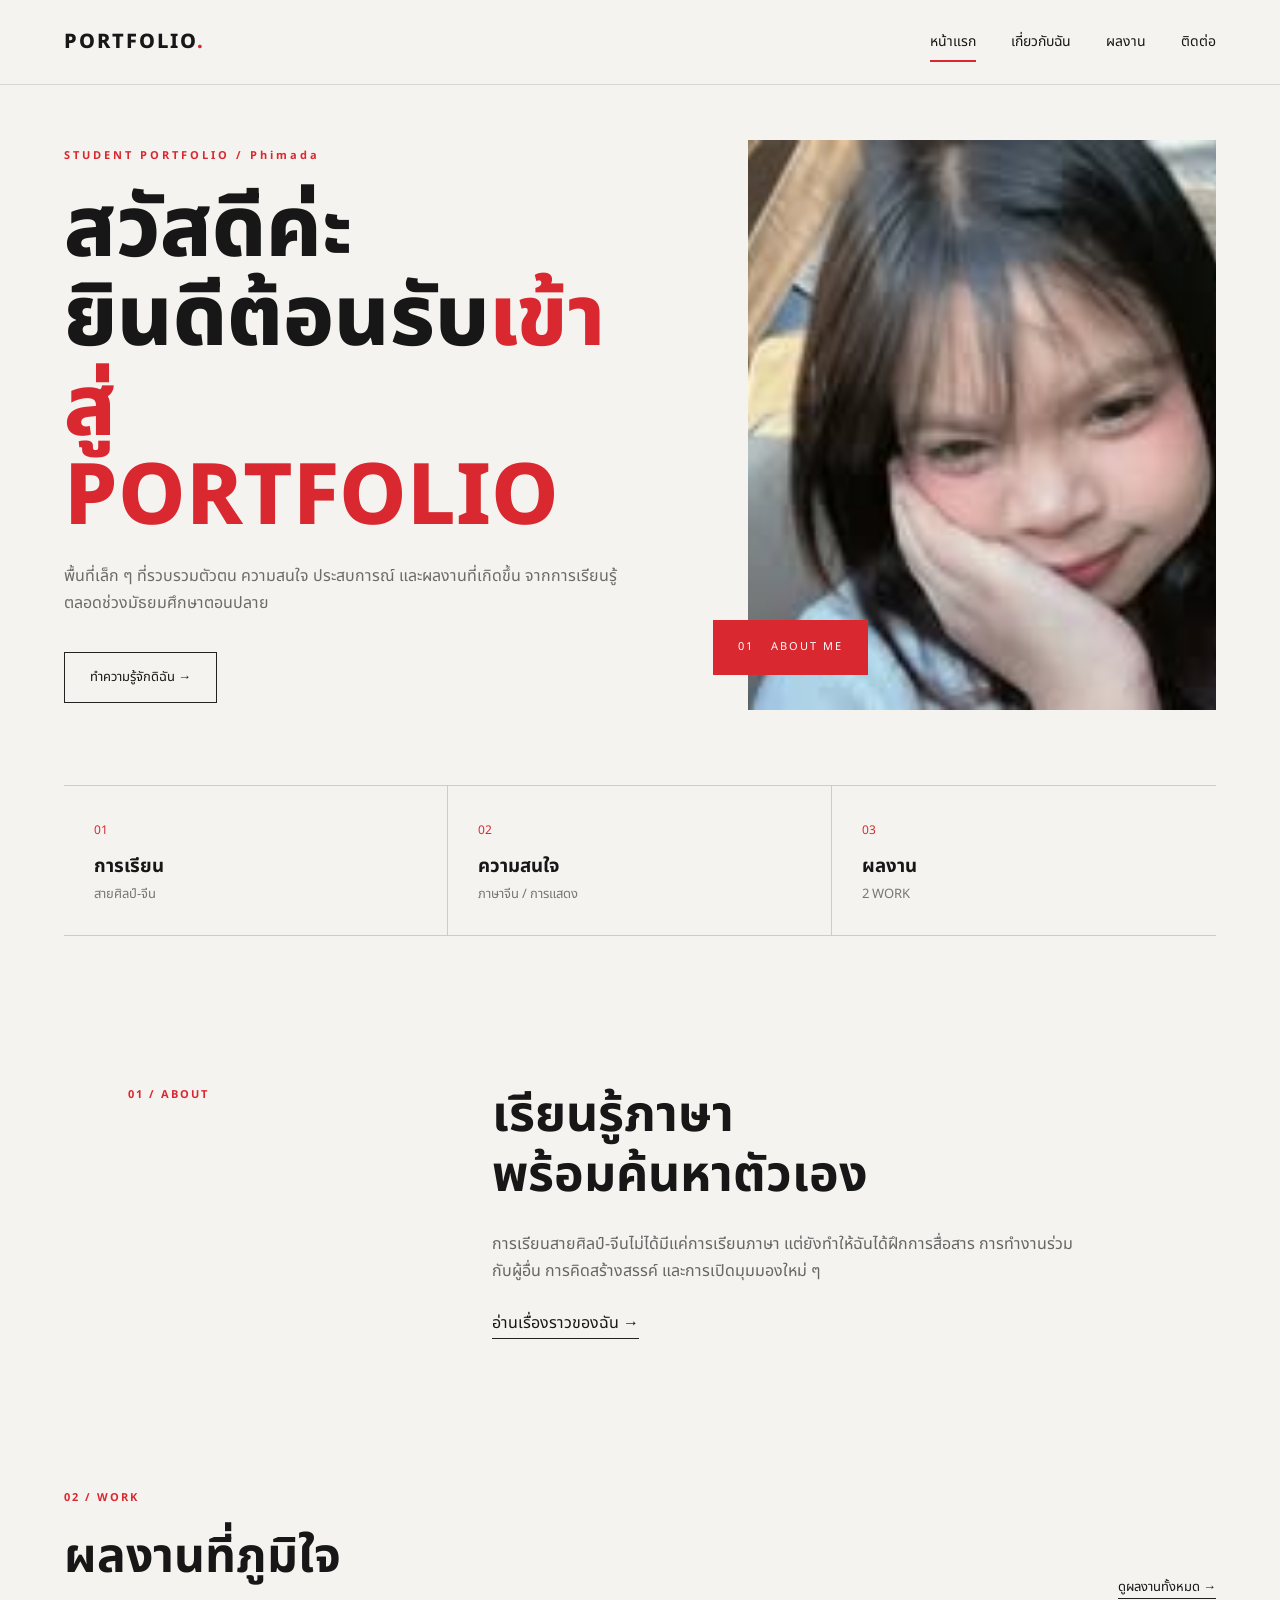
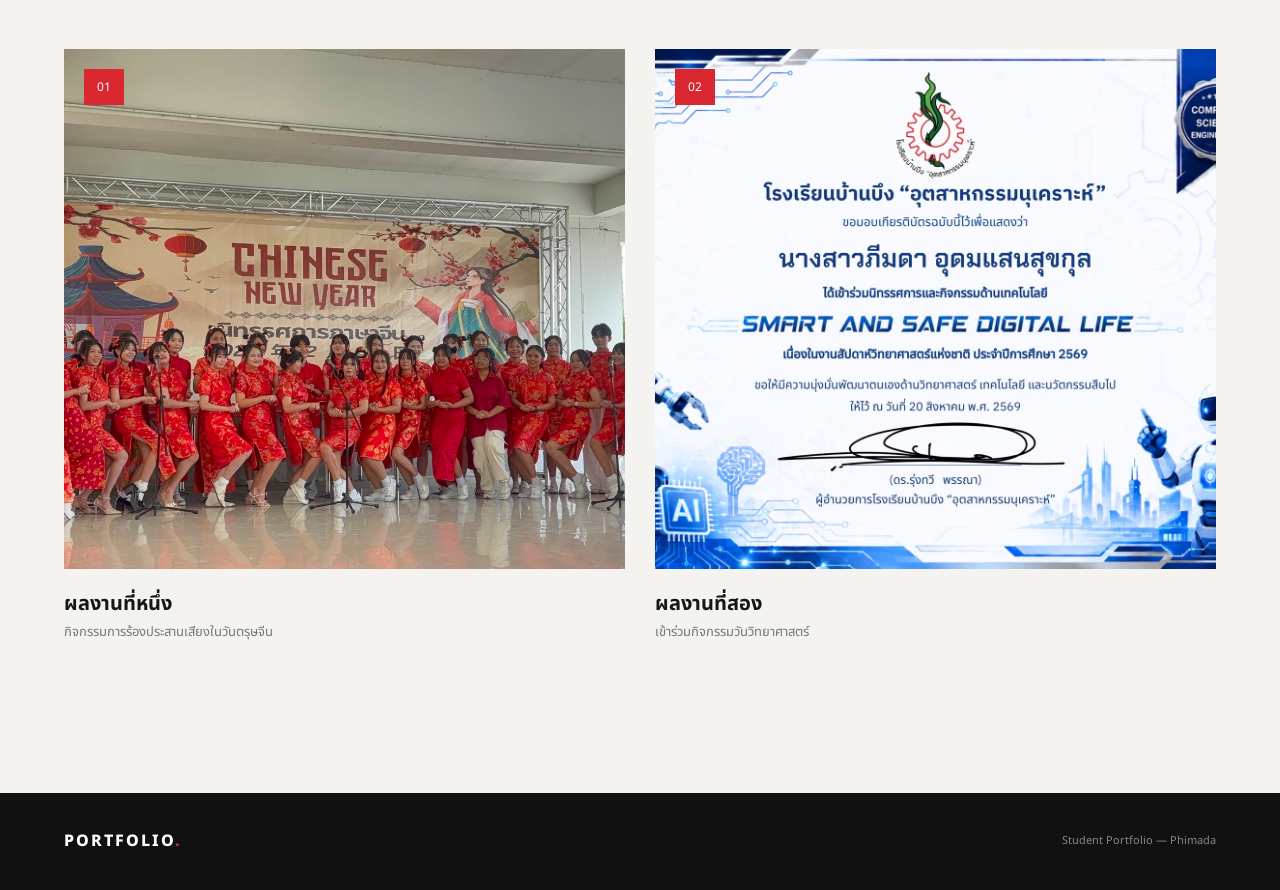
==== commit 584a8e3f: "Update index.html" ====
--- a/index.html
+++ b/index.html
@@ -136,7 +136,7 @@
                 </div>
 
                 <h3>ผลงานที่สอง</h3>
-                <p>งานสร้างสรรค์ระบายสีหน้ากากงิ้ว</p>
+                <p>เข้าร่วมกิจกรรมวันวิทยาศาสตร์</p>
             </a>
 
         </div>
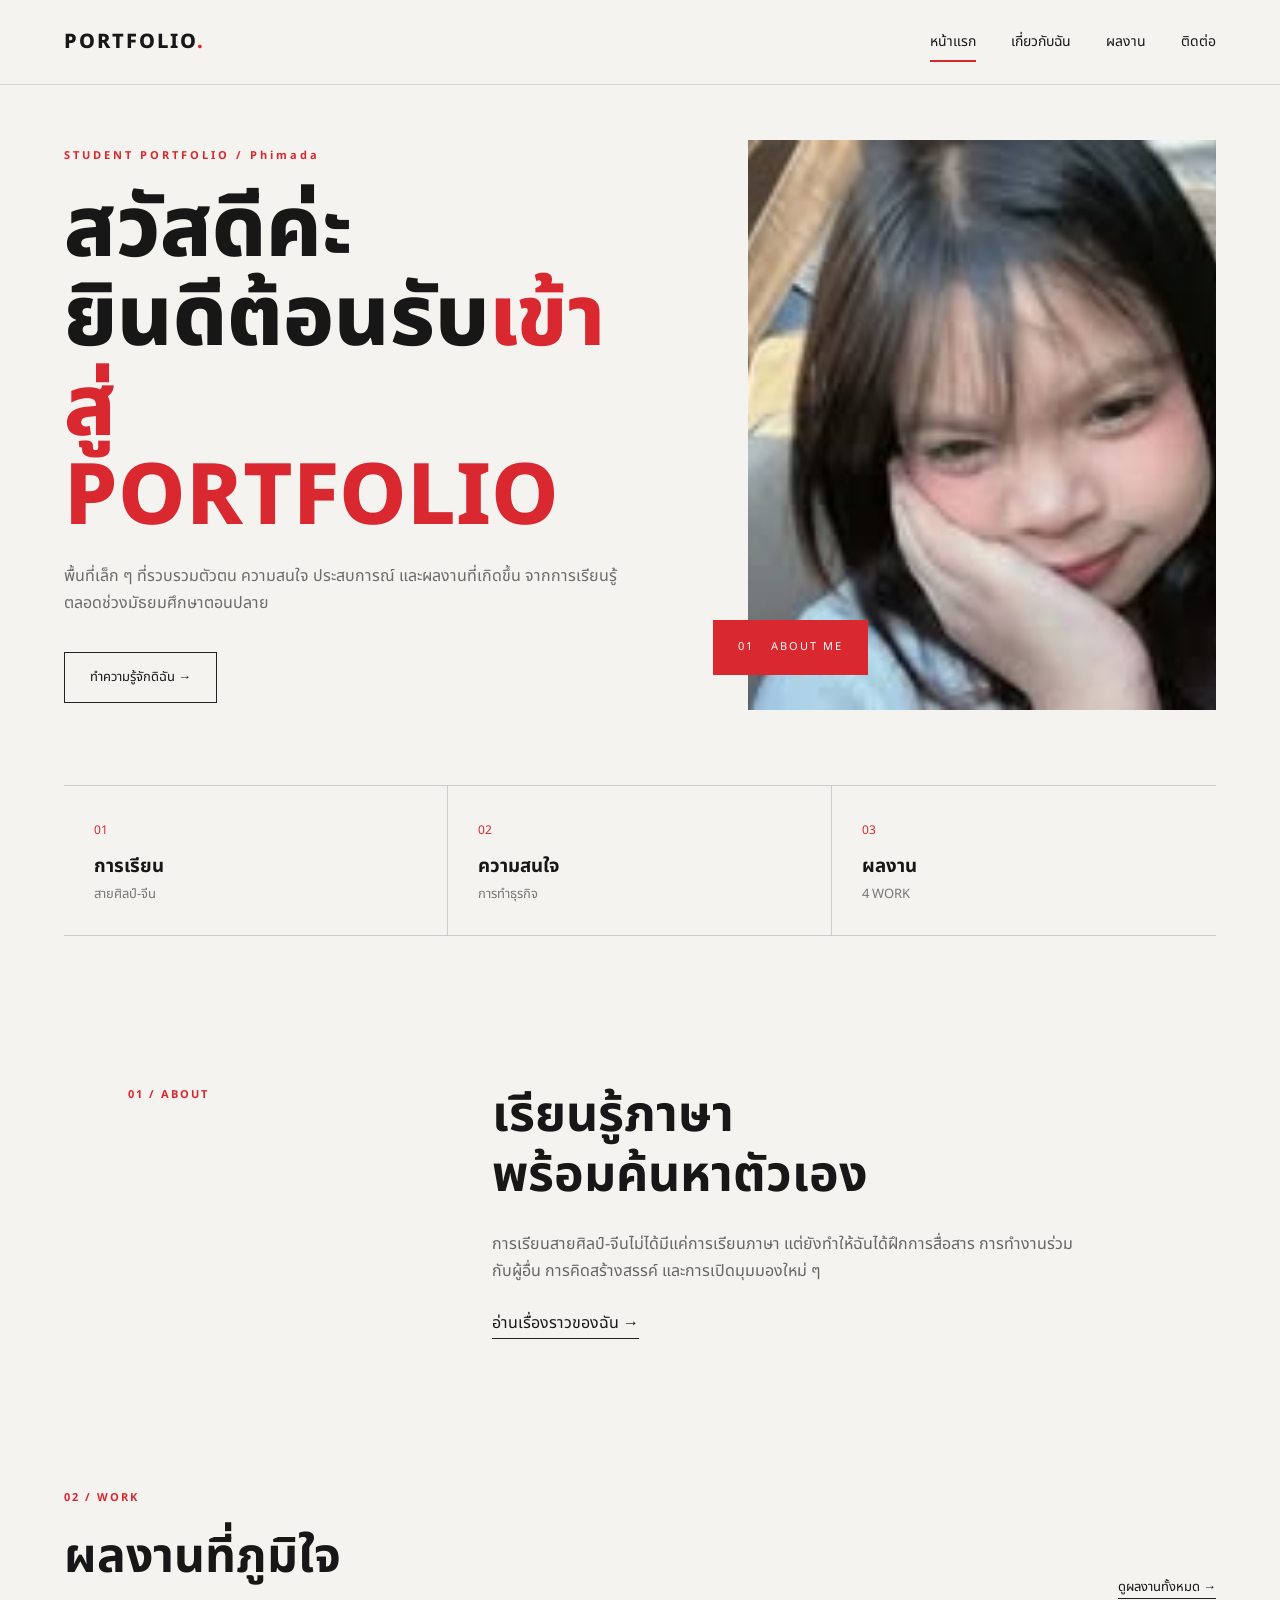
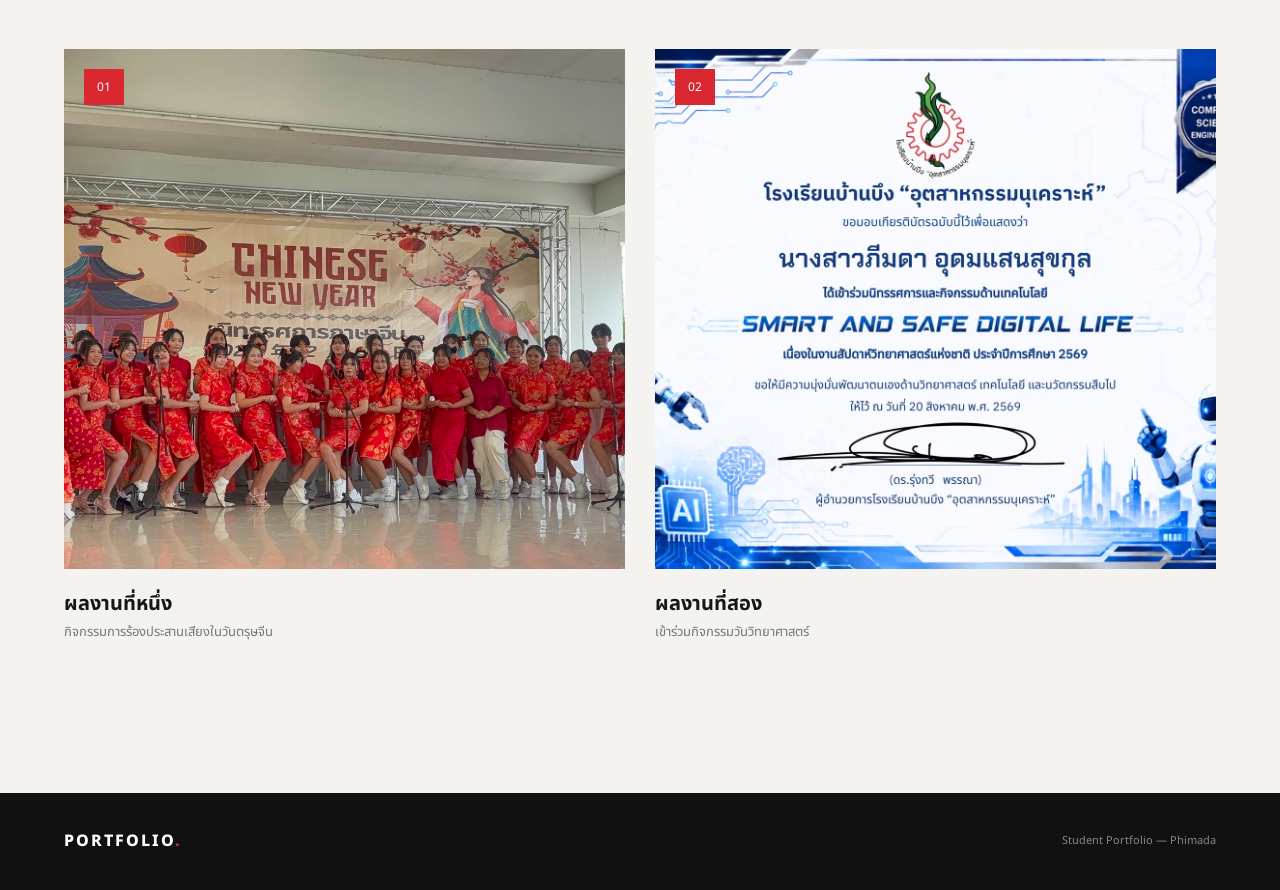
==== commit 5db5779a: "Update index.html" ====
--- a/index.html
+++ b/index.html
@@ -70,13 +70,13 @@
         <div>
             <span>02</span>
             <h3>ความสนใจ</h3>
-            <p>ภาษาจีน / การแสดง </p>
+            <p>การทำธุรกิจ </p>
         </div>
 
         <div>
             <span>03</span>
             <h3>ผลงาน</h3>
-            <p>2 WORK</p>
+            <p>4 WORK</p>
         </div>
 
     </section>
